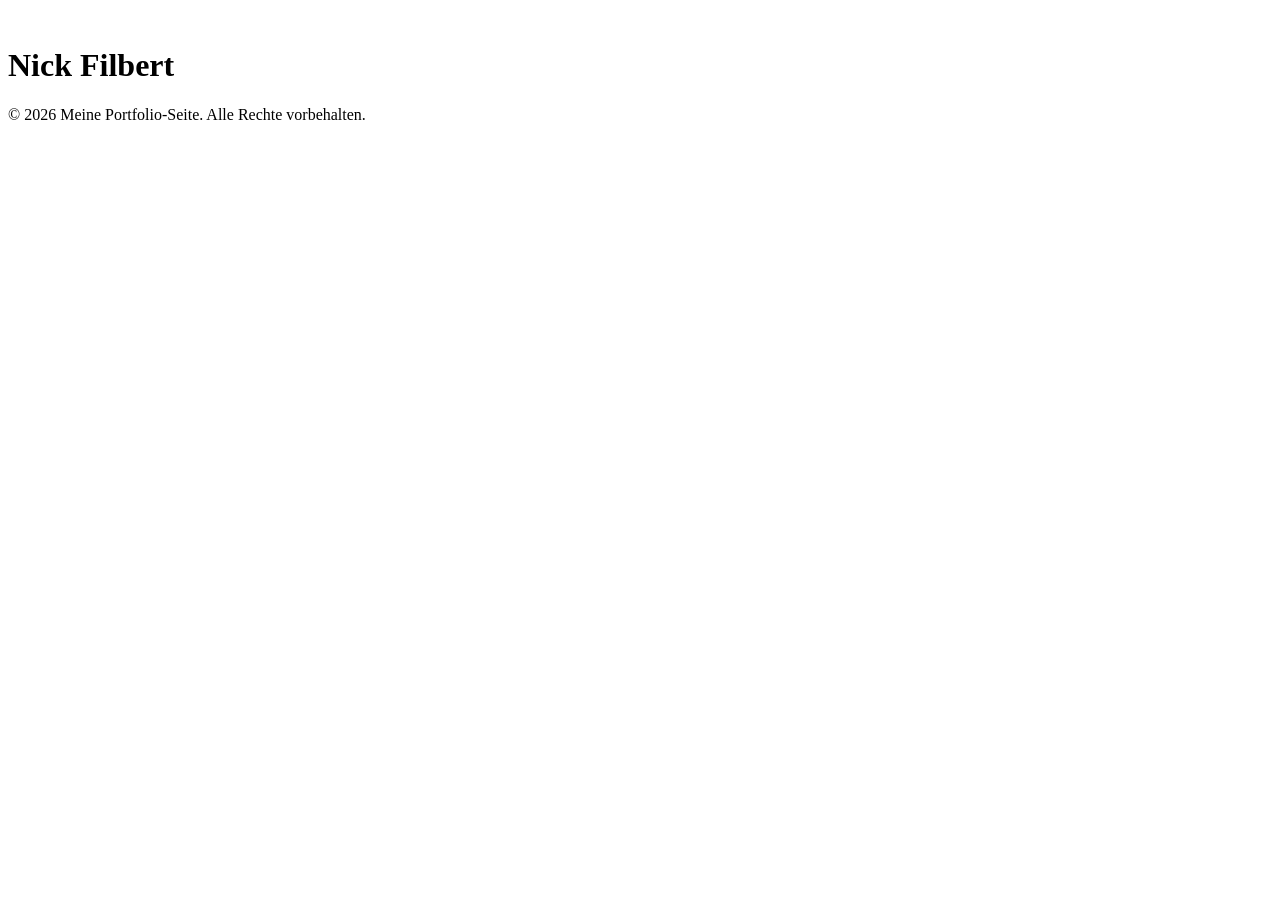
==== index.html @ 2cc55b5b "Füge Grundgerüst für Portfolio-Seite hinzu: HTML, CSS und JS Dateien erstellt" ====
<!DOCTYPE html>
<html lang="de">
<head>
    <meta charset="UTF-8">
    <meta name="viewport" content="width=device-width, initial-scale=1.0">
    <title>Portfolio Page</title>
</head>
<body>
    <header>
        <img>
        <h1>Nick Filbert</h1>
        
    </header>
    <main>

    </main>
    <footer>
        <p>&copy; 2026 Meine Portfolio-Seite. Alle Rechte vorbehalten.</p>
    </footer>
</body>
</html>
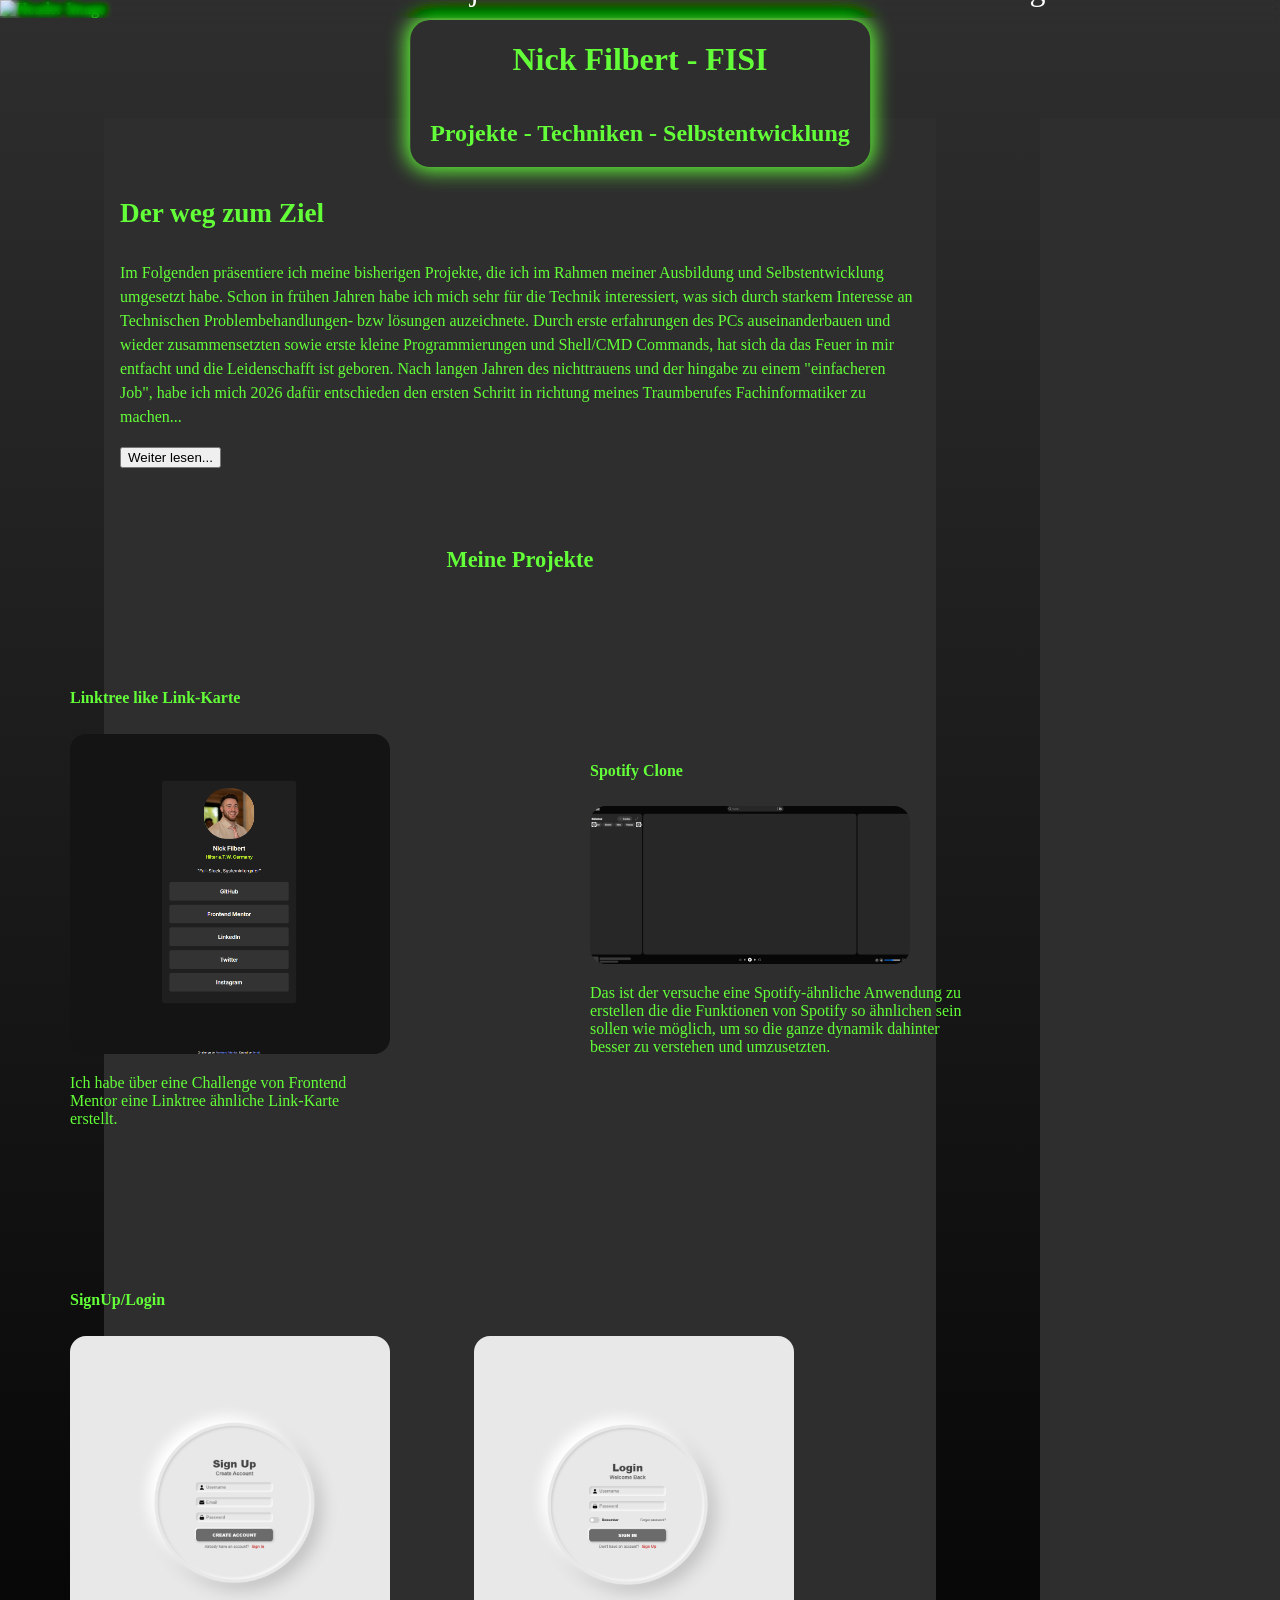
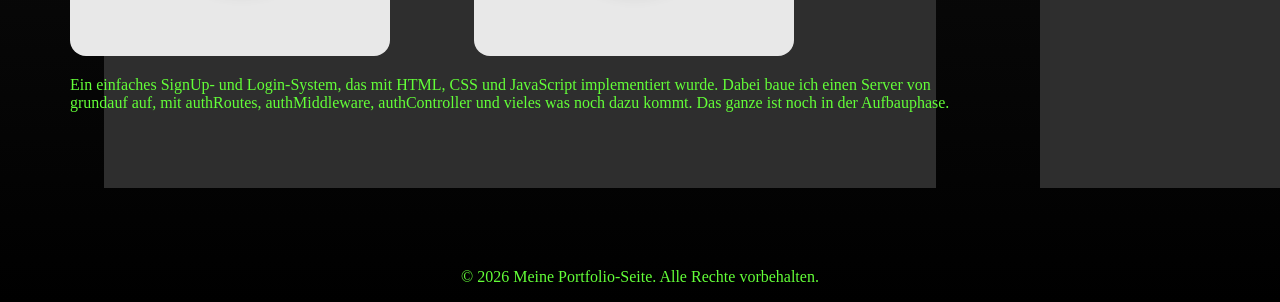
==== commit 0e081dd9: "Add initial HTML structure with styled glass effect and animated card" ====
--- a/index.html
+++ b/index.html
@@ -4,18 +4,82 @@
     <meta charset="UTF-8">
     <meta name="viewport" content="width=device-width, initial-scale=1.0">
     <title>Portfolio Page</title>
+    <link rel="stylesheet" href="index.css">
+    <script src="index.js" defer></script>
 </head>
 <body>
-    <header>
-        <img>
-        <h1>Nick Filbert</h1>
-        
-    </header>
-    <main>
+    <div class="page">
+        <header class="header">
+            <div class="img-head-container">
+                <div class="header-content">
+                    <img class="header-image" src="https://www.citeq.de/fileadmin/user_upload/citeq.de/panorama/pics/headerslider/Stadt-Muenster_Citeq_Internet_Header_Ausbildung_1.jpg" alt="Header Image">
+                    <div class="header-text">
+                        <h1>Nick Filbert - FISI</h1>
+                        <h2>Projekte - Techniken - Selbstentwicklung</h2>
+                    </div>
+                </div>
+                <div class="navigation">
+                    <nav>
+                        <a href="index.html">Startseite</a>
+                        <a href="projekte.html">Projekte</a>
+                        <a href="techniken.html">Techniken</a>
+                        <a href="selbstentwicklung.html">Selbstentwicklung</a>
+                    </nav>
+                </div>
+            </div>
+        </header>
+        <main>
+            <div class="main-inner">
+                <div class="einführung">
+                    <h3 class="einführungsTitel">Der weg zum Ziel</h3>
+                    <p>Im Folgenden präsentiere ich meine bisherigen Projekte, die ich im Rahmen meiner Ausbildung und Selbstentwicklung umgesetzt habe.
+                        Schon in frühen Jahren habe ich mich sehr für die Technik interessiert, was sich durch starkem Interesse an Technischen Problembehandlungen- bzw lösungen auzeichnete.
+                        Durch erste erfahrungen des PCs auseinanderbauen und wieder zusammensetzten sowie erste kleine Programmierungen und Shell/CMD Commands, hat sich da das Feuer in mir entfacht und die Leidenschafft ist geboren.
+                        Nach langen Jahren des nichttrauens und der hingabe zu einem "einfacheren Job", habe ich mich 2026 dafür entschieden den ersten Schritt in richtung meines Traumberufes Fachinformatiker zu machen...
+                    </p>
+                    <button onclick="window.location.href='selbstentwicklung.html'">Weiter lesen...</button>
+                </div>
+                <h4 class="projectTitel">Meine Projekte</h4>
+                <svg width="0" height="0">
+                    <filter id="lg">
+                        <feTurbulence type="fractalNoise" baseFrequency="0" />
+                        <feDisplacementMap in="SourceGraphic" in2="n" />
+                    </filter>
+                </svg>
+                <div class="project-grid">
+                    <!-- crossorigin="anonymous" wird benötigt um die Bildpunkte per Canvas auszulesen -->
+                    <div class="project-collect">
+                        <div class="project-card">
+                            <h5 class="subTitel">Linktree like Link-Karte</h5>
+                            <div class="img-container"><img class="image" id="image" crossorigin="anonymous" src="Link-Karte.png" alt="Projekt 1"></div>
+                            <p>Ich habe über eine Challenge von Frontend Mentor eine Linktree ähnliche Link-Karte erstellt.</p>
+                        </div>
+                        <div class="project-card">
+                            <h5 class="subTitel">Spotify Clone</h5>
+                            <img class="image clone" id="image" crossorigin="anonymous" src="Spotify-clone.png" alt="Projekt 2">
+                            <p>Das ist der versuche eine Spotify-ähnliche Anwendung zu erstellen die die Funktionen von Spotify so ähnlichen sein sollen wie möglich, um so die ganze dynamik dahinter besser zu verstehen und umzusetzten.</p>
+                        </div>
+                    </div>
+                    <div class="project-card">
+                        <h5 class="subTitel">SignUp/Login</h5>
+                        <img style="margin-right: 80px;" class="image" id="image" crossorigin="anonymous" src="Signup.png" alt="Projekt 3">
+                        <img class="image" id="image" crossorigin="anonymous" src="Login.png" alt="Projekt 3">
+                        <p>Ein einfaches SignUp- und Login-System, das mit HTML, CSS und JavaScript implementiert wurde. Dabei baue ich einen Server von grundauf auf, mit authRoutes, authMiddleware, authController und vieles was noch dazu kommt. Das ganze ist noch in der Aufbauphase.</p>
+                    </div>
+                    <div class="modal" id="imageModal">
+                        <span class="arrow-btn prev-btn" id="prevBtn">&#10094;</span>
+                        <img class="modal-content" id="imgFullscreen">
+                        <span class="arrow-btn next-btn" id="nextBtn">&#10095;</span>
+                    </div>
+                </div>
+            </div>
+        </main>
+        <aside>
 
-    </main>
-    <footer>
-        <p>&copy; 2026 Meine Portfolio-Seite. Alle Rechte vorbehalten.</p>
-    </footer>
+        </aside>
+        <footer>
+            <p>&copy; 2026 Meine Portfolio-Seite. Alle Rechte vorbehalten.</p>
+        </footer>
+    </div>
 </body>
 </html>
--- a/index.css
+++ b/index.css
@@ -0,0 +1,221 @@
+
+body {
+    margin: 0;
+    padding: 0;
+    background: linear-gradient(#2e2e2e, #000000);
+    color: #63ff38;
+    width: 100%;
+}
+
+.page {
+    display: grid;
+    grid-template-columns: 1fr 240px;
+    grid-template-rows: 1fr auto;
+    grid-template-areas: 
+        "header header"
+        "nav nav"
+        "main aside"
+        "footer footer";
+
+    @media (max-width: 768px) {
+        grid-template-columns: 1fr;
+        grid-template-areas: "head" "nav" "main" "footer";
+    }
+}
+
+header { grid-area: header;}
+nav { grid-area: nav;}
+main { 
+    grid-area: main ;
+    background-color: #2e2e2e;
+    margin: auto;
+    width: 80%;
+}
+footer { grid-area: footer;}
+aside { 
+    grid-area: aside;
+    background-color: #2e2e2e;
+}
+
+.clone {
+    width: 300px;
+}
+
+.header {
+    display: block;
+    margin-bottom: 100px;
+}
+
+.header-text {
+    position: absolute;
+    text-align: center;
+    color: #63ff38;
+    background-color: #2e2e2e;
+    box-shadow: 0 0 20px 4px ;
+    padding: 0px 20px;
+    border-radius: 20px;
+    left: 50%;
+    transform: translate(-50%);
+    top: 20px;
+    display: flex;
+    flex-direction: column;
+    width: fit-content;
+}
+
+.header-image {
+    position: relative;
+    width: 100%;
+    height: 400px;
+    object-fit: cover;
+}
+
+.img-head-container {
+    position: relative;
+}
+
+.navigation {
+    position: absolute;
+    display: flex;
+    width: 100%;
+    bottom: 1%;
+    justify-content: center;
+    font-size: 2rem;
+    flex-direction: row;
+    color: rgb(14, 13, 13);
+    backdrop-filter: url(#lg) blur(3px) saturate(180%);
+    box-shadow: inset 0 1px 0 #ffffff5c;
+    padding: 10px 0;
+}
+
+@keyframes zoomIn {
+    from { transform: scale(0.95); opacity: 0; }
+    to { transform: scale(1); opacity: 1; }
+}
+
+@property --a {
+    syntax: "<angle>";
+    initial-value: 0deg;
+    inherits: false;
+}
+
+@keyframes spin { to { --a: 360deg; } }
+
+.image {
+    position: relative;
+    cursor: pointer;
+    transition: transform 0.2s;
+    border-radius: 16px;
+    width: 320px;
+}
+
+/*
+.img-container {
+    position: relative;
+    width: 320px;
+    border-radius: 16px;
+    height: 320px;
+    }
+    
+    .img-container::after {
+        content: "";
+        position: absolute;
+        inset: -4px;
+        border-radius: inherit;
+        background: conic-gradient(from var(--a), green, yellow);
+        animation: spin 10s linear infinite;
+        z-index: -1;
+        }
+        */
+        
+.image:hover {
+    transform: scale(1.02);
+}
+
+.einführung {
+   width: 800px;
+   line-height: 1.5;
+   margin: 3rem 0;
+}
+
+.main-inner {
+    display: flex;
+    flex-direction: column;
+    align-items: center;
+}
+
+.einführungsTitel {
+    font-size: 1.7rem;
+}
+
+.projectTitel {
+    font-size: 1.4rem;
+}
+
+.subTitel {
+    font-size: 1rem;
+}
+
+.project-collect {
+    display: flex;
+    align-items: center;
+    gap: 200px;
+}
+
+.project-grid {
+    width: 900px;
+    display: flex;
+    flex-direction: column;
+}
+
+.project-card {
+    margin: 60px 0;
+}
+
+.modal {
+    display: none;
+    position: fixed;
+    z-index: 1000;
+    left: 0;
+    top: 0;
+    width: 100%;
+    height: 100%;
+    background-color: rgba(0, 0, 0, 0.8);
+    justify-content: center;
+    align-items: center;
+}
+
+.modal-content {
+    max-width: 90%;
+    max-height: 90%;
+    box-shadow: 0 4px 15px rgba(0, 0, 0, 0.5);
+    animation: zoomIn 0.3s ease;
+}
+
+
+a {
+    text-decoration: none;
+    color: rgb(255, 255, 255);
+    padding: 2rem;
+}
+
+.arrow-btn {
+   position: absolute;
+   top: 50%;
+   transform: translateY(-50%);
+   font-size: 60px;
+   font-weight: bold;
+   cursor: pointer;
+   user-select: none;
+   padding: 20px;
+   z-index: 1010;
+   transition: color 0.3s ease;
+   color: #63ff38;
+}
+
+.prev-btn { left: 5%; } 
+.next-btn { right: 5%; }
+
+footer {
+    margin: auto;
+    margin-top: 4rem;
+}
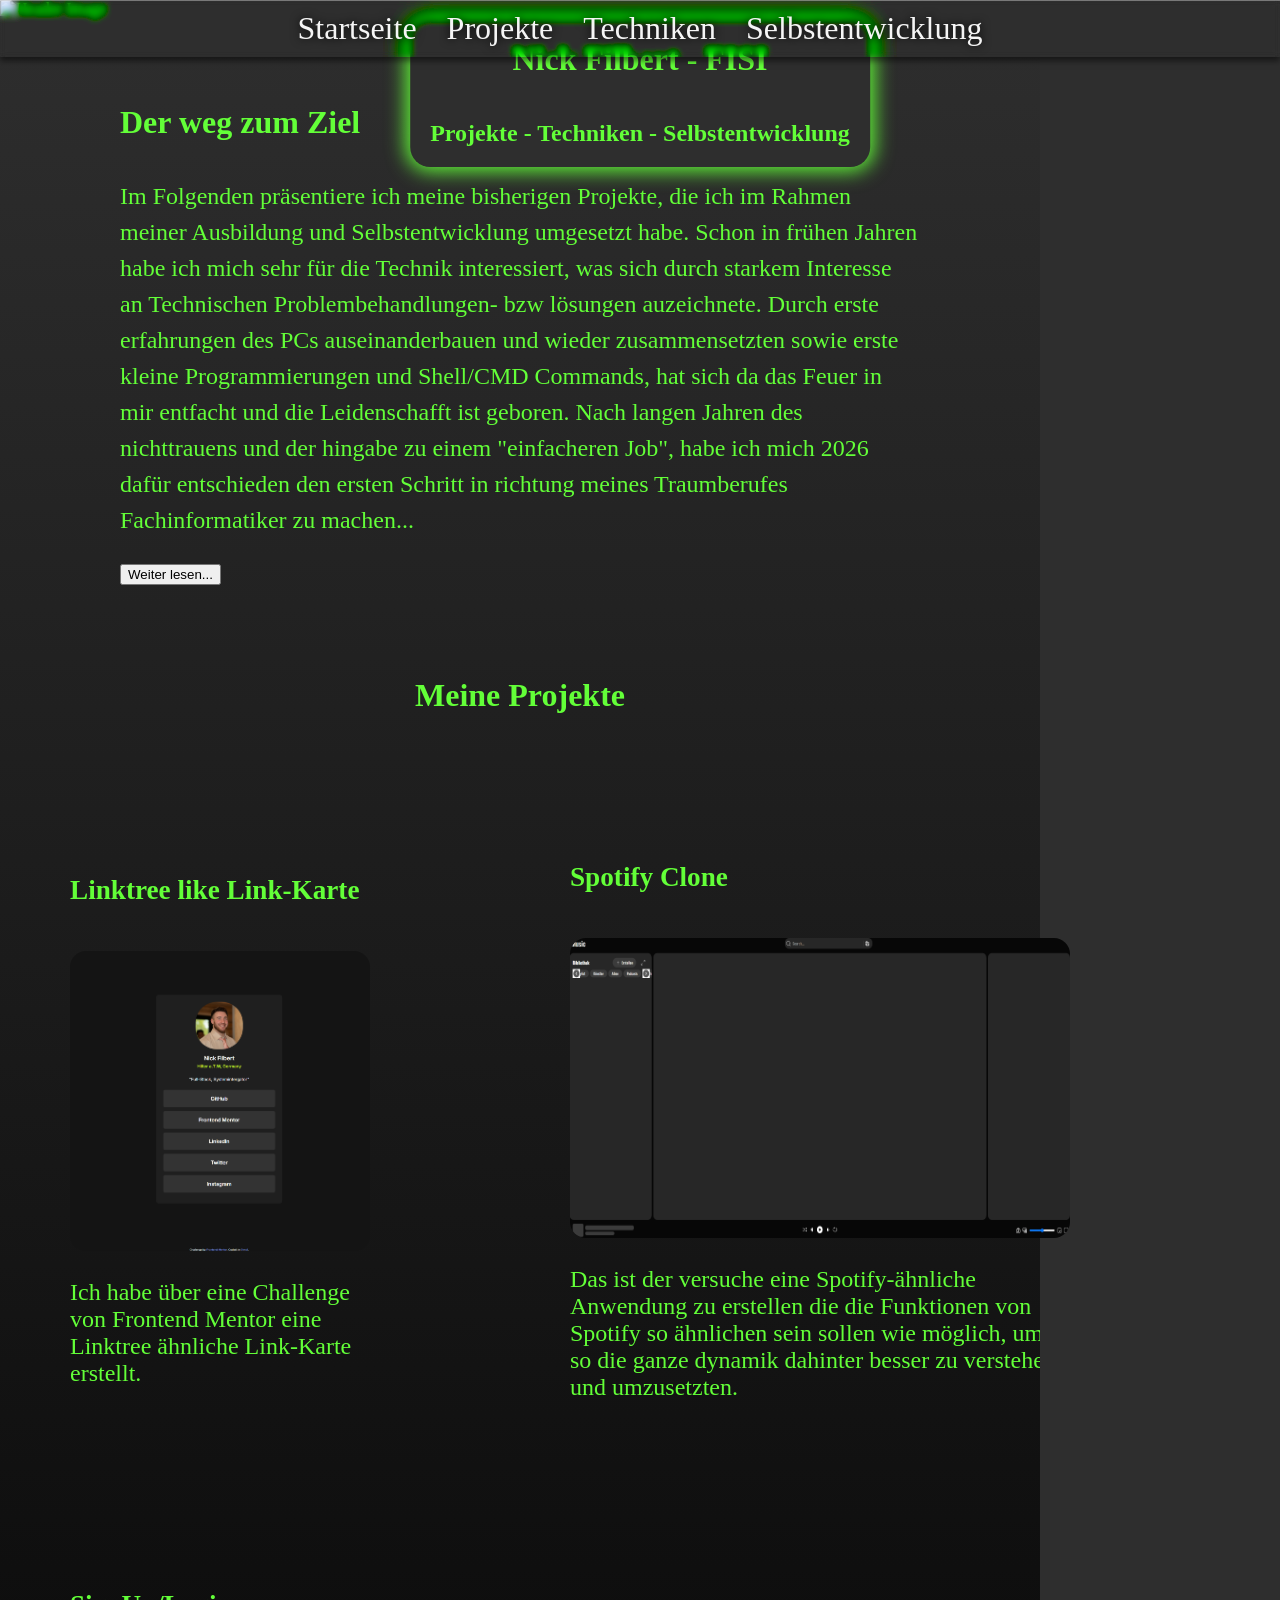
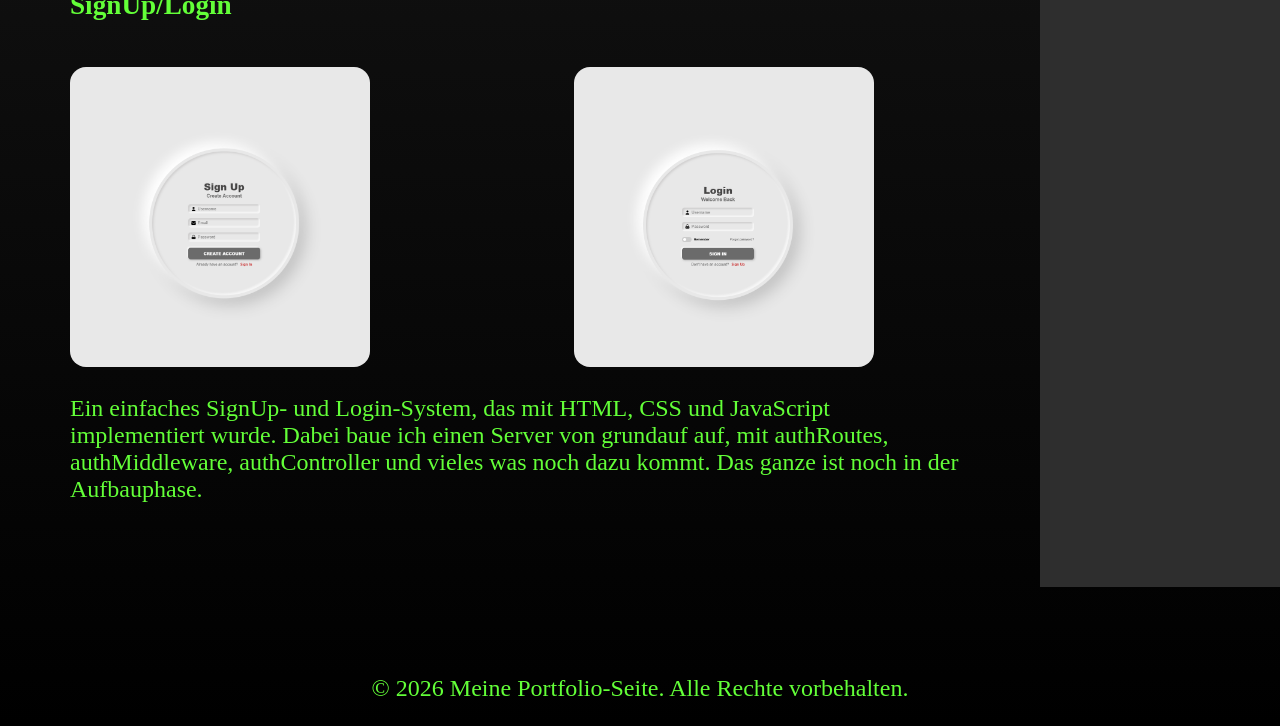
==== commit ebb3a108: "Styling und Struktur der Navigation aktualisiert; responsive Anpassungen und neue Layout-Elemente hi" ====
--- a/index.html
+++ b/index.html
@@ -18,16 +18,16 @@
                         <h2>Projekte - Techniken - Selbstentwicklung</h2>
                     </div>
                 </div>
-                <div class="navigation">
-                    <nav>
-                        <a href="index.html">Startseite</a>
-                        <a href="projekte.html">Projekte</a>
-                        <a href="techniken.html">Techniken</a>
-                        <a href="selbstentwicklung.html">Selbstentwicklung</a>
-                    </nav>
-                </div>
             </div>
         </header>
+        <nav id="nav" class="navigation">
+            <ul>
+                <li><a href="index.html">Startseite</a></li>
+                <li><a href="projekte.html">Projekte</a></li>
+                <li><a href="techniken.html">Techniken</a></li>
+                <li><a href="selbstentwicklung.html">Selbstentwicklung</a></li>
+            </ul>
+        </nav>
         <main>
             <div class="main-inner">
                 <div class="einführung">
@@ -62,7 +62,7 @@
                     </div>
                     <div class="project-card">
                         <h5 class="subTitel">SignUp/Login</h5>
-                        <img style="margin-right: 80px;" class="image" id="image" crossorigin="anonymous" src="Signup.png" alt="Projekt 3">
+                        <img style="margin-right: 200px;" class="image" id="image" crossorigin="anonymous" src="Signup.png" alt="Projekt 3">
                         <img class="image" id="image" crossorigin="anonymous" src="Login.png" alt="Projekt 3">
                         <p>Ein einfaches SignUp- und Login-System, das mit HTML, CSS und JavaScript implementiert wurde. Dabei baue ich einen Server von grundauf auf, mit authRoutes, authMiddleware, authController und vieles was noch dazu kommt. Das ganze ist noch in der Aufbauphase.</p>
                     </div>
--- a/index.css
+++ b/index.css
@@ -27,7 +27,6 @@
 nav { grid-area: nav;}
 main { 
     grid-area: main ;
-    background-color: #2e2e2e;
     margin: auto;
     width: 80%;
 }
@@ -38,12 +37,13 @@
 }
 
 .clone {
-    width: 300px;
+    height: 300px;
+    width: 500px;
 }
 
 .header {
-    display: block;
-    margin-bottom: 100px;
+    display: flex;
+    flex-direction: column;
 }
 
 .header-text {
@@ -63,7 +63,6 @@
 }
 
 .header-image {
-    position: relative;
     width: 100%;
     height: 400px;
     object-fit: cover;
@@ -73,18 +72,49 @@
     position: relative;
 }
 
+p {
+    font-size: 1.5rem;
+}
+
+li, ul {
+    list-style: none;
+    display: flex;
+    padding: 0;
+    margin: 0;
+}
+
 .navigation {
-    position: absolute;
-    display: flex;
-    width: 100%;
-    bottom: 1%;
+    position: sticky;
+    top: 0;
+    z-index: 1000;
+    margin-top: -60px;
+    width: 100%;
+    backdrop-filter: url(#lg) blur(3px) saturate(180%);
+    box-shadow: inset 0 1px 0 #ffffff5c, 0 4px 6px rgba(0, 0, 0, 0.5);
+    padding: 10px 0;
+    height: fit-content;
+}
+
+.navigation ul {
+    display: flex;
     justify-content: center;
+    flex-direction: row;
+    list-style: none;
+    margin: 0;
+    padding: 0;
+    gap: 30px;
     font-size: 2rem;
-    flex-direction: row;
-    color: rgb(14, 13, 13);
-    backdrop-filter: url(#lg) blur(3px) saturate(180%);
-    box-shadow: inset 0 1px 0 #ffffff5c;
-    padding: 10px 0;
+}
+
+.navigation a {
+    text-decoration: none;
+    color: whitesmoke;
+    text-shadow: 0 0 10px black;
+    transition: color 0.2s ease;
+}
+
+.navigation a:hover {
+    color: #63ff38;
 }
 
 @keyframes zoomIn {
@@ -105,7 +135,7 @@
     cursor: pointer;
     transition: transform 0.2s;
     border-radius: 16px;
-    width: 320px;
+    height: 300px;
 }
 
 /*
@@ -144,15 +174,15 @@
 }
 
 .einführungsTitel {
+    font-size: 2rem;
+}
+
+.projectTitel {
+    font-size: 2rem;
+}
+
+.subTitel {
     font-size: 1.7rem;
-}
-
-.projectTitel {
-    font-size: 1.4rem;
-}
-
-.subTitel {
-    font-size: 1rem;
 }
 
 .project-collect {
@@ -189,13 +219,6 @@
     max-height: 90%;
     box-shadow: 0 4px 15px rgba(0, 0, 0, 0.5);
     animation: zoomIn 0.3s ease;
-}
-
-
-a {
-    text-decoration: none;
-    color: rgb(255, 255, 255);
-    padding: 2rem;
 }
 
 .arrow-btn {
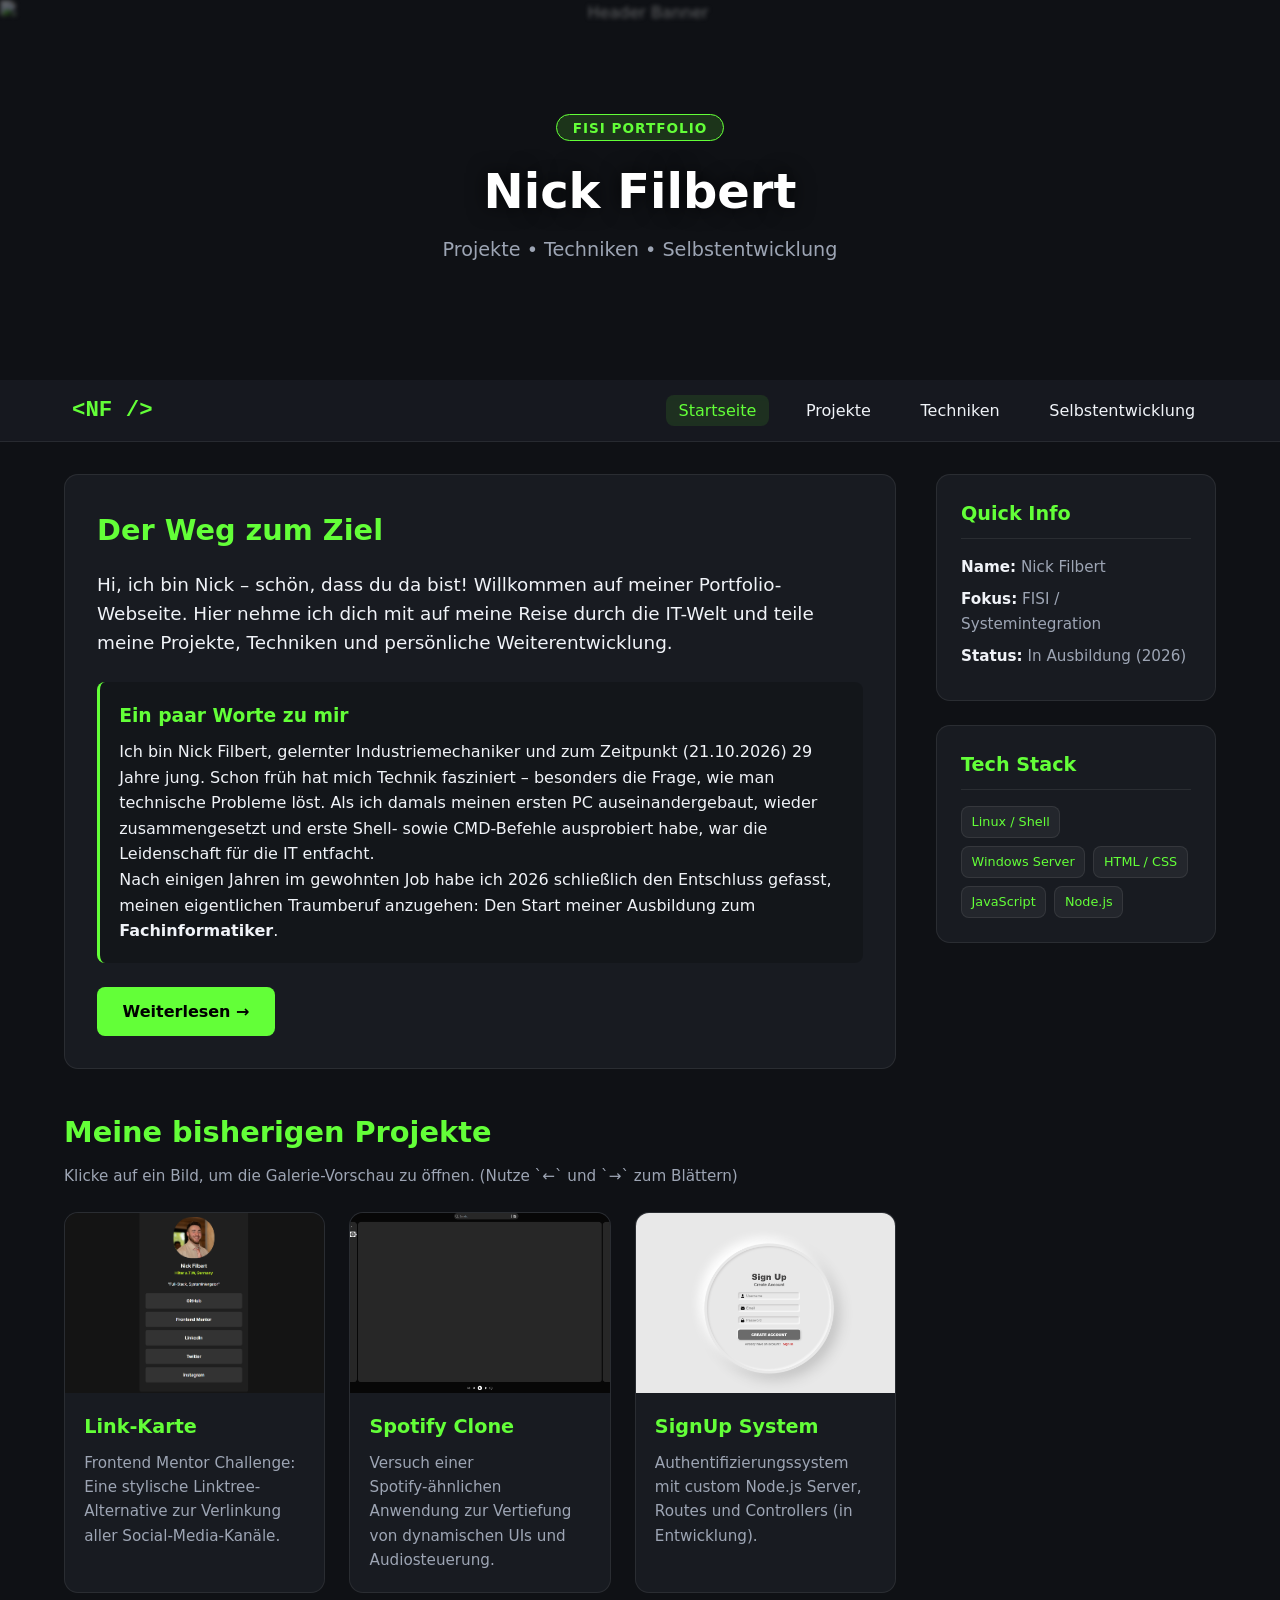
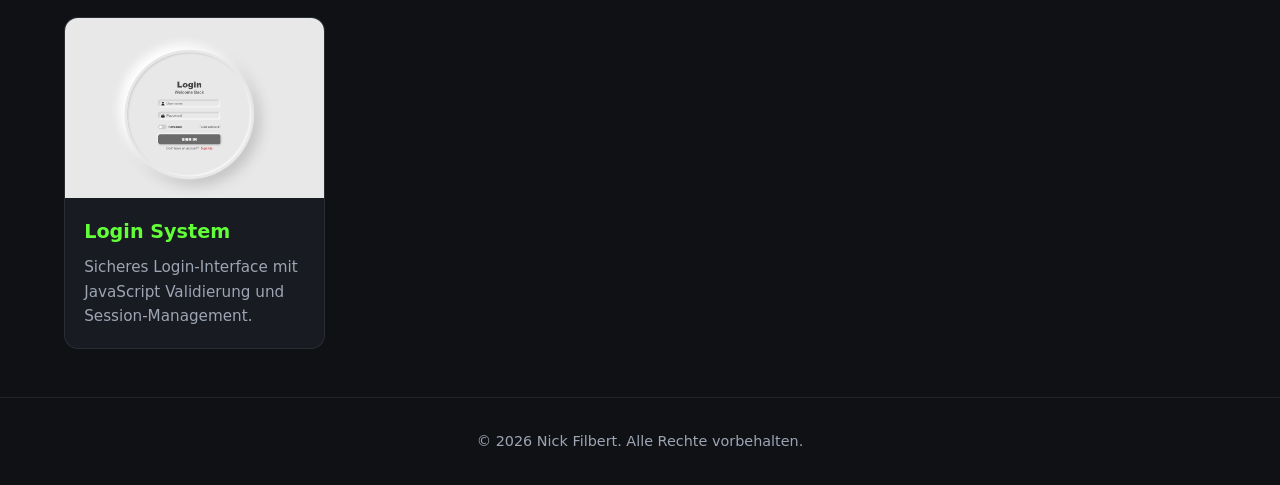
==== commit 98a71860: "Füge CSS-Variablen und neues Layout für die Portfolio-Seite hinzu; aktualisiere HTML-Struktur und im" ====
--- a/index.html
+++ b/index.html
@@ -3,83 +3,151 @@
 <head>
     <meta charset="UTF-8">
     <meta name="viewport" content="width=device-width, initial-scale=1.0">
-    <title>Portfolio Page</title>
+    <meta name="description" content="Portfolio von Nick Filbert - Angehender Fachinformatiker für Systemintegration (FISI). Projekte, Skills und Entwicklung.">
+    <title>Nick Filbert | Portfolio & Blog</title>
     <link rel="stylesheet" href="index.css">
     <script src="index.js" defer></script>
 </head>
 <body>
-    <div class="page">
-        <header class="header">
-            <div class="img-head-container">
-                <div class="header-content">
-                    <img class="header-image" src="https://www.citeq.de/fileadmin/user_upload/citeq.de/panorama/pics/headerslider/Stadt-Muenster_Citeq_Internet_Header_Ausbildung_1.jpg" alt="Header Image">
-                    <div class="header-text">
-                        <h1>Nick Filbert - FISI</h1>
-                        <h2>Projekte - Techniken - Selbstentwicklung</h2>
+
+    <div class="page-container">
+        <!-- HEADER -->
+        <header class="hero-header">
+            <div class="hero-overlay"></div>
+            <img class="hero-bg" src="https://www.citeq.de/fileadmin/user_upload/citeq.de/panorama/pics/headerslider/Stadt-Muenster_Citeq_Internet_Header_Ausbildung_1.jpg" alt="Header Banner">
+            <div class="hero-content">
+                <span class="badge">FISI Portfolio</span>
+                <h1>Nick Filbert</h1>
+                <p>Projekte &bull; Techniken &bull; Selbstentwicklung</p>
+            </div>
+        </header>
+
+        <!-- NAVIGATION -->
+        <nav class="navbar" aria-label="Hauptnavigation">
+            <div class="nav-container">
+                <a href="index_new-2.html" class="nav-logo">&lt;NF /&gt;</a>
+                <ul class="nav-links">
+                    <li><a href="index.html" class="active">Startseite</a></li>
+                    <li><a href="projekte.html">Projekte</a></li>
+                    <li><a href="techniken.html">Techniken</a></li>
+                    <li><a href="selbstentwicklung.html">Selbstentwicklung</a></li>
+                </ul>
+            </div>
+        </nav>
+
+        <!-- MAIN LAYOUT (GRID: MAIN + ASIDE) -->
+        <div class="content-wrapper">
+            <main class="main-content">
+                <!-- EINFÜHRUNG -->
+                <section class="intro-card">
+                    <h2 class="section-title">Der Weg zum Ziel</h2>
+                    <p class="intro-lead">
+                        Hi, ich bin Nick – schön, dass du da bist! Willkommen auf meiner Portfolio-Webseite. Hier nehme ich dich mit auf meine Reise durch die IT-Welt und teile meine Projekte, Techniken und persönliche Weiterentwicklung.
+                    </p>
+                    <div class="story-block">
+                        <h3>Ein paar Worte zu mir</h3>
+                        <p>
+                            Ich bin Nick Filbert, gelernter Industriemechaniker und zum Zeitpunkt (21.10.2026) 29 Jahre jung. Schon früh hat mich Technik fasziniert – besonders die Frage, wie man technische Probleme löst. Als ich damals meinen ersten PC auseinandergebaut, wieder zusammengesetzt und erste Shell- sowie CMD-Befehle ausprobiert habe, war die Leidenschaft für die IT entfacht.
+                        </p>
+                        <p>
+                            Nach einigen Jahren im gewohnten Job habe ich 2026 schließlich den Entschluss gefasst, meinen eigentlichen Traumberuf anzugehen: Den Start meiner Ausbildung zum <strong>Fachinformatiker</strong>.
+                        </p>
+                    </div>
+                    <a href="selbstentwicklung.html" class="btn-primary">Weiterlesen &rarr;</a>
+                </section>
+
+                <!-- PROJEKTE GALERIE -->
+                <section class="projects-section">
+                    <h2 class="section-title">Meine bisherigen Projekte</h2>
+                    <p class="section-subtitle">Klicke auf ein Bild, um die Galerie-Vorschau zu öffnen. (Nutze `←` und `→` zum Blättern)</p>
+
+                    <div class="projects-grid">
+                        <article class="project-card">
+                            <div class="image-wrapper">
+                                <img class="gallery-img" src="Link-Karte.png" alt="Linktree-ähnliche Link-Karte" data-index="0">
+                                <div class="overlay"><span class="zoom-icon">&#128065; Vergrößern</span></div>
+                            </div>
+                            <div class="card-content">
+                                <h3>Link-Karte</h3>
+                                <p>Frontend Mentor Challenge: Eine stylische Linktree-Alternative zur Verlinkung aller Social-Media-Kanäle.</p>
+                            </div>
+                        </article>
+
+                        <article class="project-card">
+                            <div class="image-wrapper">
+                                <img class="gallery-img" src="Spotify-clone.png" alt="Spotify Clone Webapp" data-index="1">
+                                <div class="overlay"><span class="zoom-icon">&#128065; Vergrößern</span></div>
+                            </div>
+                            <div class="card-content">
+                                <h3>Spotify Clone</h3>
+                                <p>Versuch einer Spotify-ähnlichen Anwendung zur Vertiefung von dynamischen UIs und Audiosteuerung.</p>
+                            </div>
+                        </article>
+
+                        <article class="project-card">
+                            <div class="image-wrapper">
+                                <img class="gallery-img" src="Signup.png" alt="SignUp System Screen" data-index="2">
+                                <div class="overlay"><span class="zoom-icon">&#128065; Vergrößern</span></div>
+                            </div>
+                            <div class="card-content">
+                                <h3>SignUp System</h3>
+                                <p>Authentifizierungssystem mit custom Node.js Server, Routes und Controllers (in Entwicklung).</p>
+                            </div>
+                        </article>
+
+                        <article class="project-card">
+                            <div class="image-wrapper">
+                                <img class="gallery-img" src="Login.png" alt="Login System Screen" data-index="3">
+                                <div class="overlay"><span class="zoom-icon">&#128065; Vergrößern</span></div>
+                            </div>
+                            <div class="card-content">
+                                <h3>Login System</h3>
+                                <p>Sicheres Login-Interface mit JavaScript Validierung und Session-Management.</p>
+                            </div>
+                        </article>
+                    </div>
+                </section>
+            </main>
+
+            <!-- SIDEBAR -->
+            <aside class="sidebar">
+                <div class="widget">
+                    <h3>Quick Info</h3>
+                    <ul class="info-list">
+                        <li><strong>Name:</strong> Nick Filbert</li>
+                        <li><strong>Fokus:</strong> FISI / Systemintegration</li>
+                        <li><strong>Status:</strong> In Ausbildung (2026)</li>
+                    </ul>
+                </div>
+                <div class="widget">
+                    <h3>Tech Stack</h3>
+                    <div class="tech-tags">
+                        <span>Linux / Shell</span>
+                        <span>Windows Server</span>
+                        <span>HTML / CSS</span>
+                        <span>JavaScript</span>
+                        <span>Node.js</span>
                     </div>
                 </div>
-            </div>
-        </header>
-        <nav id="nav" class="navigation">
-            <ul>
-                <li><a href="index.html">Startseite</a></li>
-                <li><a href="projekte.html">Projekte</a></li>
-                <li><a href="techniken.html">Techniken</a></li>
-                <li><a href="selbstentwicklung.html">Selbstentwicklung</a></li>
-            </ul>
-        </nav>
-        <main>
-            <div class="main-inner">
-                <div class="einführung">
-                    <h3 class="einführungsTitel">Der weg zum Ziel</h3>
-                    <p>Im Folgenden präsentiere ich meine bisherigen Projekte, die ich im Rahmen meiner Ausbildung und Selbstentwicklung umgesetzt habe.
-                        Schon in frühen Jahren habe ich mich sehr für die Technik interessiert, was sich durch starkem Interesse an Technischen Problembehandlungen- bzw lösungen auzeichnete.
-                        Durch erste erfahrungen des PCs auseinanderbauen und wieder zusammensetzten sowie erste kleine Programmierungen und Shell/CMD Commands, hat sich da das Feuer in mir entfacht und die Leidenschafft ist geboren.
-                        Nach langen Jahren des nichttrauens und der hingabe zu einem "einfacheren Job", habe ich mich 2026 dafür entschieden den ersten Schritt in richtung meines Traumberufes Fachinformatiker zu machen...
-                    </p>
-                    <button onclick="window.location.href='selbstentwicklung.html'">Weiter lesen...</button>
-                </div>
-                <h4 class="projectTitel">Meine Projekte</h4>
-                <svg width="0" height="0">
-                    <filter id="lg">
-                        <feTurbulence type="fractalNoise" baseFrequency="0" />
-                        <feDisplacementMap in="SourceGraphic" in2="n" />
-                    </filter>
-                </svg>
-                <div class="project-grid">
-                    <!-- crossorigin="anonymous" wird benötigt um die Bildpunkte per Canvas auszulesen -->
-                    <div class="project-collect">
-                        <div class="project-card">
-                            <h5 class="subTitel">Linktree like Link-Karte</h5>
-                            <div class="img-container"><img class="image" id="image" crossorigin="anonymous" src="Link-Karte.png" alt="Projekt 1"></div>
-                            <p>Ich habe über eine Challenge von Frontend Mentor eine Linktree ähnliche Link-Karte erstellt.</p>
-                        </div>
-                        <div class="project-card">
-                            <h5 class="subTitel">Spotify Clone</h5>
-                            <img class="image clone" id="image" crossorigin="anonymous" src="Spotify-clone.png" alt="Projekt 2">
-                            <p>Das ist der versuche eine Spotify-ähnliche Anwendung zu erstellen die die Funktionen von Spotify so ähnlichen sein sollen wie möglich, um so die ganze dynamik dahinter besser zu verstehen und umzusetzten.</p>
-                        </div>
-                    </div>
-                    <div class="project-card">
-                        <h5 class="subTitel">SignUp/Login</h5>
-                        <img style="margin-right: 200px;" class="image" id="image" crossorigin="anonymous" src="Signup.png" alt="Projekt 3">
-                        <img class="image" id="image" crossorigin="anonymous" src="Login.png" alt="Projekt 3">
-                        <p>Ein einfaches SignUp- und Login-System, das mit HTML, CSS und JavaScript implementiert wurde. Dabei baue ich einen Server von grundauf auf, mit authRoutes, authMiddleware, authController und vieles was noch dazu kommt. Das ganze ist noch in der Aufbauphase.</p>
-                    </div>
-                    <div class="modal" id="imageModal">
-                        <span class="arrow-btn prev-btn" id="prevBtn">&#10094;</span>
-                        <img class="modal-content" id="imgFullscreen">
-                        <span class="arrow-btn next-btn" id="nextBtn">&#10095;</span>
-                    </div>
-                </div>
-            </div>
-        </main>
-        <aside>
+            </aside>
+        </div>
 
-        </aside>
-        <footer>
-            <p>&copy; 2026 Meine Portfolio-Seite. Alle Rechte vorbehalten.</p>
+        <!-- FOOTER -->
+        <footer class="footer">
+            <p>&copy; 2026 Nick Filbert. Alle Rechte vorbehalten.</p>
         </footer>
     </div>
+
+    <!-- LIGHTBOX MODAL (VOLLBILD ANSICHT) -->
+    <div class="lightbox" id="lightbox" aria-hidden="true">
+        <span class="lightbox-close" id="lightboxClose">&times;</span>
+        <button class="lightbox-btn prev-btn" id="lightboxPrev" aria-label="Vorheriges Bild">&#10094;</button>
+        <div class="lightbox-content">
+            <img id="lightboxImg" src="" alt="Vorschau Bild">
+            <p id="lightboxCaption" class="lightbox-caption"></p>
+        </div>
+        <button class="lightbox-btn next-btn" id="lightboxNext" aria-label="Nächstes Bild">&#10095;</button>
+    </div>
+
 </body>
 </html>
--- a/index.css
+++ b/index.css
@@ -1,244 +1,427 @@
-
-body {
+/* ==========================================
+   1. VARIABLES & RESET
+   ========================================== */
+:root {
+    --bg-main: #0f1115;
+    --bg-card: #181b21;
+    --bg-card-hover: #21252d;
+    --accent: #63ff38;
+    --accent-glow: rgba(99, 255, 56, 0.25);
+    --text-primary: #f0f3f8;
+    --text-secondary: #9da5b4;
+    --border-color: rgba(255, 255, 255, 0.08);
+    --font-sans: system-ui, -apple-system, BlinkMacSystemFont, 'Segoe UI', Roboto, sans-serif;
+    --radius-sm: 8px;
+    --radius-md: 14px;
+    --transition: all 0.3s cubic-bezier(0.4, 0, 0.2, 1);
+}
+
+*, *::before, *::after {
+    box-sizing: border-box;
     margin: 0;
     padding: 0;
-    background: linear-gradient(#2e2e2e, #000000);
-    color: #63ff38;
+}
+
+body {
+    background-color: var(--bg-main);
+    color: var(--text-primary);
+    font-family: var(--font-sans);
+    line-height: 1.6;
+    overflow-x: hidden;
+}
+
+/* ==========================================
+   2. HERO HEADER
+   ========================================== */
+.hero-header {
+    position: relative;
+    height: 380px;
+    display: flex;
+    align-items: center;
+    justify-content: center;
+    text-align: center;
+    overflow: hidden;
+}
+
+.hero-bg {
+    position: absolute;
     width: 100%;
-}
-
-.page {
-    display: grid;
-    grid-template-columns: 1fr 240px;
-    grid-template-rows: 1fr auto;
-    grid-template-areas: 
-        "header header"
-        "nav nav"
-        "main aside"
-        "footer footer";
-
-    @media (max-width: 768px) {
-        grid-template-columns: 1fr;
-        grid-template-areas: "head" "nav" "main" "footer";
-    }
-}
-
-header { grid-area: header;}
-nav { grid-area: nav;}
-main { 
-    grid-area: main ;
-    margin: auto;
-    width: 80%;
-}
-footer { grid-area: footer;}
-aside { 
-    grid-area: aside;
-    background-color: #2e2e2e;
-}
-
-.clone {
-    height: 300px;
-    width: 500px;
-}
-
-.header {
-    display: flex;
-    flex-direction: column;
-}
-
-.header-text {
+    height: 100%;
+    object-fit: cover;
+    filter: brightness(0.4) blur(2px);
+}
+
+.hero-overlay {
     position: absolute;
-    text-align: center;
-    color: #63ff38;
-    background-color: #2e2e2e;
-    box-shadow: 0 0 20px 4px ;
-    padding: 0px 20px;
+    inset: 0;
+    background: linear-gradient(180deg, rgba(15,17,21,0.2) 0%, var(--bg-main) 100%);
+}
+
+.hero-content {
+    position: relative;
+    z-index: 2;
+    padding: 1rem;
+}
+
+.badge {
+    background: rgba(99, 255, 56, 0.15);
+    color: var(--accent);
+    border: 1px solid var(--accent);
+    padding: 0.3rem 1rem;
     border-radius: 20px;
-    left: 50%;
-    transform: translate(-50%);
-    top: 20px;
-    display: flex;
-    flex-direction: column;
-    width: fit-content;
-}
-
-.header-image {
-    width: 100%;
-    height: 400px;
-    object-fit: cover;
-}
-
-.img-head-container {
-    position: relative;
-}
-
-p {
-    font-size: 1.5rem;
-}
-
-li, ul {
-    list-style: none;
-    display: flex;
-    padding: 0;
-    margin: 0;
-}
-
-.navigation {
+    font-size: 0.85rem;
+    font-weight: 600;
+    text-transform: uppercase;
+    letter-spacing: 1px;
+}
+
+.hero-content h1 {
+    font-size: 3rem;
+    margin: 0.8rem 0 0.3rem;
+    color: #fff;
+    text-shadow: 0 0 20px rgba(0,0,0,0.8);
+}
+
+.hero-content p {
+    color: var(--text-secondary);
+    font-size: 1.2rem;
+}
+
+/* ==========================================
+   3. NAVBAR (STICKY)
+   ========================================== */
+.navbar {
     position: sticky;
     top: 0;
-    z-index: 1000;
-    margin-top: -60px;
+    z-index: 100;
+    background: rgba(24, 27, 33, 0.85);
+    backdrop-filter: blur(12px);
+    border-bottom: 1px solid var(--border-color);
+}
+
+.nav-container {
+    max-width: 1200px;
+    margin: 0 auto;
+    display: flex;
+    justify-content: space-between;
+    align-items: center;
+    padding: 0.8rem 2rem;
+}
+
+.nav-logo {
+    color: var(--accent);
+    font-size: 1.4rem;
+    font-weight: 700;
+    text-decoration: none;
+    font-family: monospace;
+}
+
+.nav-links {
+    display: flex;
+    gap: 1.5rem;
+    list-style: none;
+}
+
+.nav-links a {
+    color: var(--text-primary);
+    text-decoration: none;
+    font-weight: 500;
+    padding: 0.4rem 0.8rem;
+    border-radius: var(--radius-sm);
+    transition: var(--transition);
+}
+
+.nav-links a:hover, .nav-links a.active {
+    color: var(--accent);
+    background: rgba(99, 255, 56, 0.1);
+}
+
+/* ==========================================
+   4. CONTENT LAYOUT (GRID: MAIN + ASIDE)
+   ========================================== */
+.content-wrapper {
+    max-width: 1200px;
+    margin: 2rem auto;
+    padding: 0 1.5rem;
+    display: grid;
+    grid-template-columns: 1fr 280px;
+    gap: 2.5rem;
+}
+
+@media (max-width: 900px) {
+    .content-wrapper {
+        grid-template-columns: 1fr;
+    }
+}
+
+/* MAIN CONTENT & INTRO */
+.intro-card {
+    background: var(--bg-card);
+    border: 1px solid var(--border-color);
+    border-radius: var(--radius-md);
+    padding: 2rem;
+    margin-bottom: 2.5rem;
+}
+
+.section-title {
+    font-size: 1.8rem;
+    color: var(--accent);
+    margin-bottom: 1rem;
+}
+
+.intro-lead {
+    font-size: 1.15rem;
+    margin-bottom: 1.5rem;
+    color: var(--text-primary);
+}
+
+.story-block {
+    background: rgba(0, 0, 0, 0.2);
+    border-left: 3px solid var(--accent);
+    padding: 1.2rem;
+    border-radius: var(--radius-sm);
+    margin-bottom: 1.5rem;
+}
+
+.story-block h3 {
+    margin-bottom: 0.5rem;
+    color: var(--accent);
+}
+
+.btn-primary {
+    display: inline-block;
+    background: var(--accent);
+    color: #000;
+    font-weight: 700;
+    padding: 0.75rem 1.6rem;
+    border-radius: var(--radius-sm);
+    text-decoration: none;
+    transition: var(--transition);
+}
+
+.btn-primary:hover {
+    transform: translateY(-2px);
+    box-shadow: 0 5px 15px var(--accent-glow);
+}
+
+/* ==========================================
+   5. PROJECTS GALERIE (GRID)
+   ========================================== */
+.section-subtitle {
+    color: var(--text-secondary);
+    font-size: 0.95rem;
+    margin-top: -0.5rem;
+    margin-bottom: 1.5rem;
+}
+
+.projects-grid {
+    display: grid;
+    grid-template-columns: repeat(auto-fit, minmax(260px, 1fr));
+    gap: 1.5rem;
+}
+
+.project-card {
+    background: var(--bg-card);
+    border: 1px solid var(--border-color);
+    border-radius: var(--radius-md);
+    overflow: hidden;
+    transition: var(--transition);
+}
+
+.project-card:hover {
+    transform: translateY(-4px);
+    border-color: var(--accent);
+    box-shadow: 0 10px 20px rgba(0, 0, 0, 0.4);
+}
+
+.image-wrapper {
+    position: relative;
+    height: 180px;
+    overflow: hidden;
+    cursor: pointer;
+}
+
+.gallery-img {
     width: 100%;
-    backdrop-filter: url(#lg) blur(3px) saturate(180%);
-    box-shadow: inset 0 1px 0 #ffffff5c, 0 4px 6px rgba(0, 0, 0, 0.5);
-    padding: 10px 0;
-    height: fit-content;
-}
-
-.navigation ul {
-    display: flex;
+    height: 100%;
+    object-fit: cover;
+    transition: var(--transition);
+}
+
+.overlay {
+    position: absolute;
+    inset: 0;
+    background: rgba(0, 0, 0, 0.6);
+    display: flex;
+    align-items: center;
     justify-content: center;
-    flex-direction: row;
+    opacity: 0;
+    transition: var(--transition);
+}
+
+.zoom-icon {
+    color: var(--accent);
+    font-weight: 600;
+    border: 1px solid var(--accent);
+    padding: 0.4rem 0.8rem;
+    border-radius: var(--radius-sm);
+    background: rgba(0, 0, 0, 0.8);
+}
+
+.image-wrapper:hover .gallery-img {
+    transform: scale(1.08);
+}
+
+.image-wrapper:hover .overlay {
+    opacity: 1;
+}
+
+.card-content {
+    padding: 1.2rem;
+}
+
+.card-content h3 {
+    color: var(--accent);
+    margin-bottom: 0.5rem;
+    font-size: 1.2rem;
+}
+
+.card-content p {
+    color: var(--text-secondary);
+    font-size: 0.95rem;
+}
+
+/* ==========================================
+   6. SIDEBAR
+   ========================================== */
+.sidebar {
+    display: flex;
+    flex-direction: column;
+    gap: 1.5rem;
+}
+
+.widget {
+    background: var(--bg-card);
+    border: 1px solid var(--border-color);
+    border-radius: var(--radius-md);
+    padding: 1.5rem;
+}
+
+.widget h3 {
+    color: var(--accent);
+    margin-bottom: 1rem;
+    font-size: 1.2rem;
+    border-bottom: 1px solid var(--border-color);
+    padding-bottom: 0.5rem;
+}
+
+.info-list {
     list-style: none;
-    margin: 0;
-    padding: 0;
-    gap: 30px;
-    font-size: 2rem;
-}
-
-.navigation a {
-    text-decoration: none;
-    color: whitesmoke;
-    text-shadow: 0 0 10px black;
-    transition: color 0.2s ease;
-}
-
-.navigation a:hover {
-    color: #63ff38;
-}
-
-@keyframes zoomIn {
-    from { transform: scale(0.95); opacity: 0; }
-    to { transform: scale(1); opacity: 1; }
-}
-
-@property --a {
-    syntax: "<angle>";
-    initial-value: 0deg;
-    inherits: false;
-}
-
-@keyframes spin { to { --a: 360deg; } }
-
-.image {
-    position: relative;
-    cursor: pointer;
-    transition: transform 0.2s;
-    border-radius: 16px;
-    height: 300px;
-}
-
-/*
-.img-container {
-    position: relative;
-    width: 320px;
-    border-radius: 16px;
-    height: 320px;
-    }
-    
-    .img-container::after {
-        content: "";
-        position: absolute;
-        inset: -4px;
-        border-radius: inherit;
-        background: conic-gradient(from var(--a), green, yellow);
-        animation: spin 10s linear infinite;
-        z-index: -1;
-        }
-        */
-        
-.image:hover {
-    transform: scale(1.02);
-}
-
-.einführung {
-   width: 800px;
-   line-height: 1.5;
-   margin: 3rem 0;
-}
-
-.main-inner {
-    display: flex;
-    flex-direction: column;
-    align-items: center;
-}
-
-.einführungsTitel {
-    font-size: 2rem;
-}
-
-.projectTitel {
-    font-size: 2rem;
-}
-
-.subTitel {
-    font-size: 1.7rem;
-}
-
-.project-collect {
-    display: flex;
-    align-items: center;
-    gap: 200px;
-}
-
-.project-grid {
-    width: 900px;
-    display: flex;
-    flex-direction: column;
-}
-
-.project-card {
-    margin: 60px 0;
-}
-
-.modal {
+}
+
+.info-list li {
+    margin-bottom: 0.5rem;
+    font-size: 0.95rem;
+    color: var(--text-secondary);
+}
+
+.info-list strong {
+    color: var(--text-primary);
+}
+
+.tech-tags {
+    display: flex;
+    flex-wrap: wrap;
+    gap: 0.5rem;
+}
+
+.tech-tags span {
+    background: rgba(255, 255, 255, 0.05);
+    border: 1px solid var(--border-color);
+    color: var(--accent);
+    font-size: 0.8rem;
+    padding: 0.3rem 0.6rem;
+    border-radius: var(--radius-sm);
+}
+
+/* ==========================================
+   7. LIGHTBOX (MODAL + TASTEN-STEUERUNG)
+   ========================================== */
+.lightbox {
     display: none;
     position: fixed;
+    inset: 0;
     z-index: 1000;
-    left: 0;
-    top: 0;
-    width: 100%;
-    height: 100%;
-    background-color: rgba(0, 0, 0, 0.8);
+    background: rgba(0, 0, 0, 0.92);
+    backdrop-filter: blur(8px);
     justify-content: center;
     align-items: center;
 }
 
-.modal-content {
-    max-width: 90%;
-    max-height: 90%;
-    box-shadow: 0 4px 15px rgba(0, 0, 0, 0.5);
-    animation: zoomIn 0.3s ease;
-}
-
-.arrow-btn {
-   position: absolute;
-   top: 50%;
-   transform: translateY(-50%);
-   font-size: 60px;
-   font-weight: bold;
-   cursor: pointer;
-   user-select: none;
-   padding: 20px;
-   z-index: 1010;
-   transition: color 0.3s ease;
-   color: #63ff38;
-}
-
-.prev-btn { left: 5%; } 
-.next-btn { right: 5%; }
-
-footer {
-    margin: auto;
-    margin-top: 4rem;
+.lightbox.active {
+    display: flex;
+}
+
+.lightbox-content {
+    max-width: 85vw;
+    max-height: 80vh;
+    text-align: center;
+}
+
+.lightbox-content img {
+    max-width: 100%;
+    max-height: 75vh;
+    border-radius: var(--radius-sm);
+    box-shadow: 0 0 30px rgba(0, 0, 0, 0.8);
+    border: 1px solid var(--border-color);
+}
+
+.lightbox-caption {
+    margin-top: 1rem;
+    color: var(--text-primary);
+    font-size: 1.1rem;
+}
+
+.lightbox-close {
+    position: absolute;
+    top: 20px;
+    right: 30px;
+    color: var(--accent);
+    font-size: 2.5rem;
+    cursor: pointer;
+    font-weight: bold;
+    z-index: 1010;
+}
+
+.lightbox-btn {
+    position: absolute;
+    top: 50%;
+    transform: translateY(-50%);
+    background: rgba(24, 27, 33, 0.8);
+    border: 1px solid var(--accent);
+    color: var(--accent);
+    font-size: 2rem;
+    padding: 0.6rem 1.2rem;
+    border-radius: 50%;
+    cursor: pointer;
+    transition: var(--transition);
+    z-index: 1010;
+}
+
+.lightbox-btn:hover {
+    background: var(--accent);
+    color: #000;
+}
+
+.prev-btn { left: 2rem; }
+.next-btn { right: 2rem; }
+
+/* FOOTER */
+.footer {
+    text-align: center;
+    padding: 2rem;
+    border-top: 1px solid var(--border-color);
+    color: var(--text-secondary);
+    font-size: 0.9rem;
+    margin-top: 3rem;
 }
